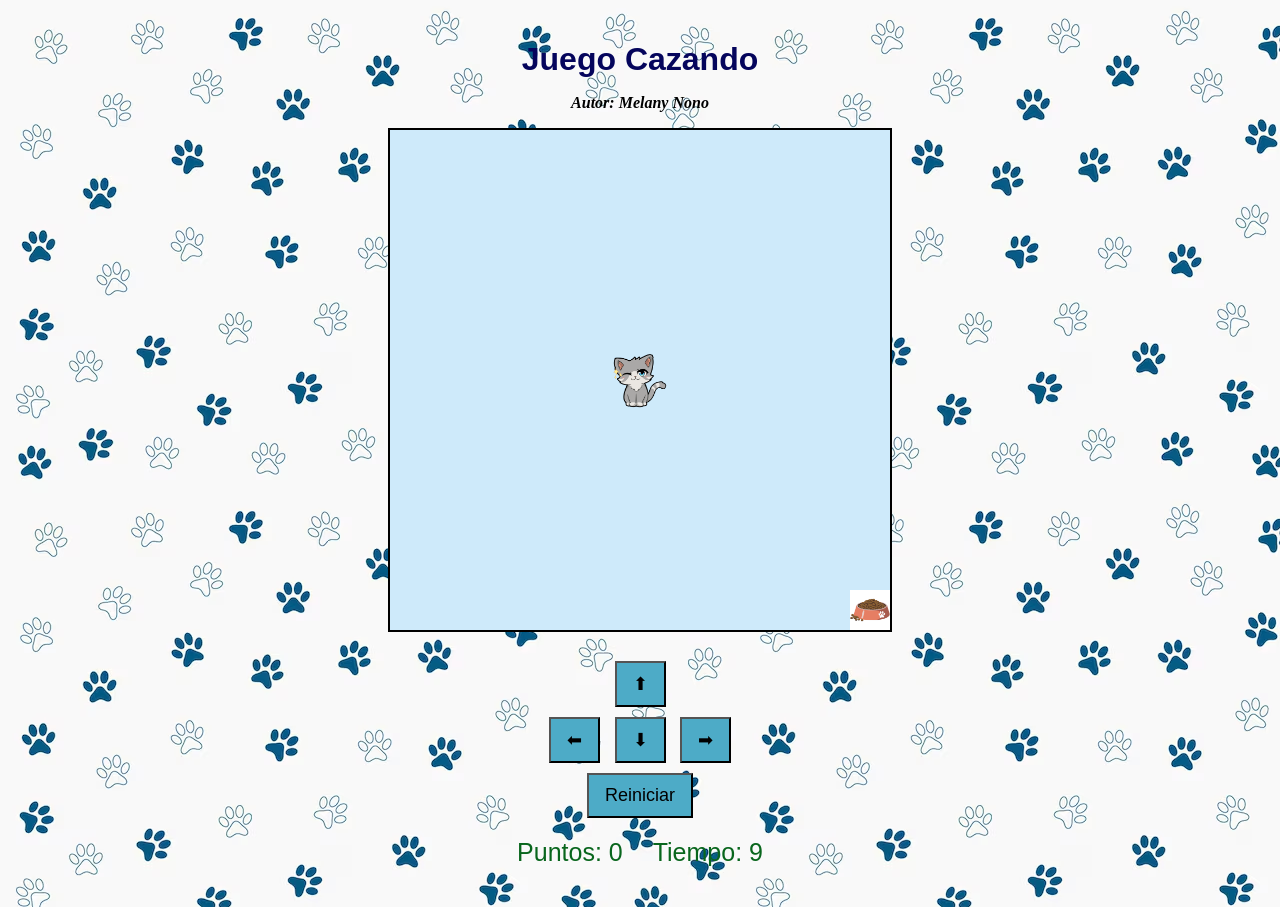
==== index.html @ 979ffef9 "renombre de html principal" ====
<!DOCTYPE html>
<html>
<head>
  <title>Juego Cazando</title>
<link rel="stylesheet" href="cazando.css">
<script src="utilitarios.js"></script>
</head>
<body onload="iniciarJuego();">

  <h1>Juego Cazando</h1>
  <p>Autor: Melany Nono</p>
  <canvas id="areaJuego" width="500" height="500"></canvas>


  <div class="controles">
    <button onclick="moverArriba();">⬆</button>
    <br>
    <button onclick="moverIzquierda();">⬅</button>
    <button onclick="moverAbajo();">⬇</button>
    <button onclick="moverDerecha();" >➡</button>
    <br>
    <button onclick="reiniciarJuego();" >Reiniciar</button>
  </div>


  <div class="panel">
    <span>Puntos: <span id="puntos">0</span></span>
    <span>Tiempo: <span id="tiempo">10</span></span>
  </div>

  <p id="mensaje"></p>

<script src="cazando.js"></script>

</body>
</html>
---- cazando.css ----
body {
  text-align: center;
  font-family: Arial, sans-serif;
  background-image: url(fondo.png);
  margin: 0;
  padding: 20px;
}

h1 {
  margin-bottom: 5px;
  color: rgb(5, 5, 92);
}

.panel {
  margin: 15px 0;
  font-size: 18px;
  display: flex;
  justify-content: center;
  gap: 30px;
}

canvas {
  background: rgb(206, 234, 250);
  border: 2px solid black;
}

.controles {
  margin-top: 20px;
}

button {
  margin: 5px;
  padding: 10px 16px;
  font-size: 18px;
  cursor: pointer;
}

#mensaje {
  font-size: 20px;
  font-weight: bold;
  color: darkred;
  margin-top: 15px;
}
p{
  font-family: 'Times New Roman', Times, serif;
  font-style: oblique;
  font-weight: bold;
}

button{
  background-color: rgb(77, 171, 199);
}

span{
  color: rgb(9, 102, 29);
  font-size: 25px;
}
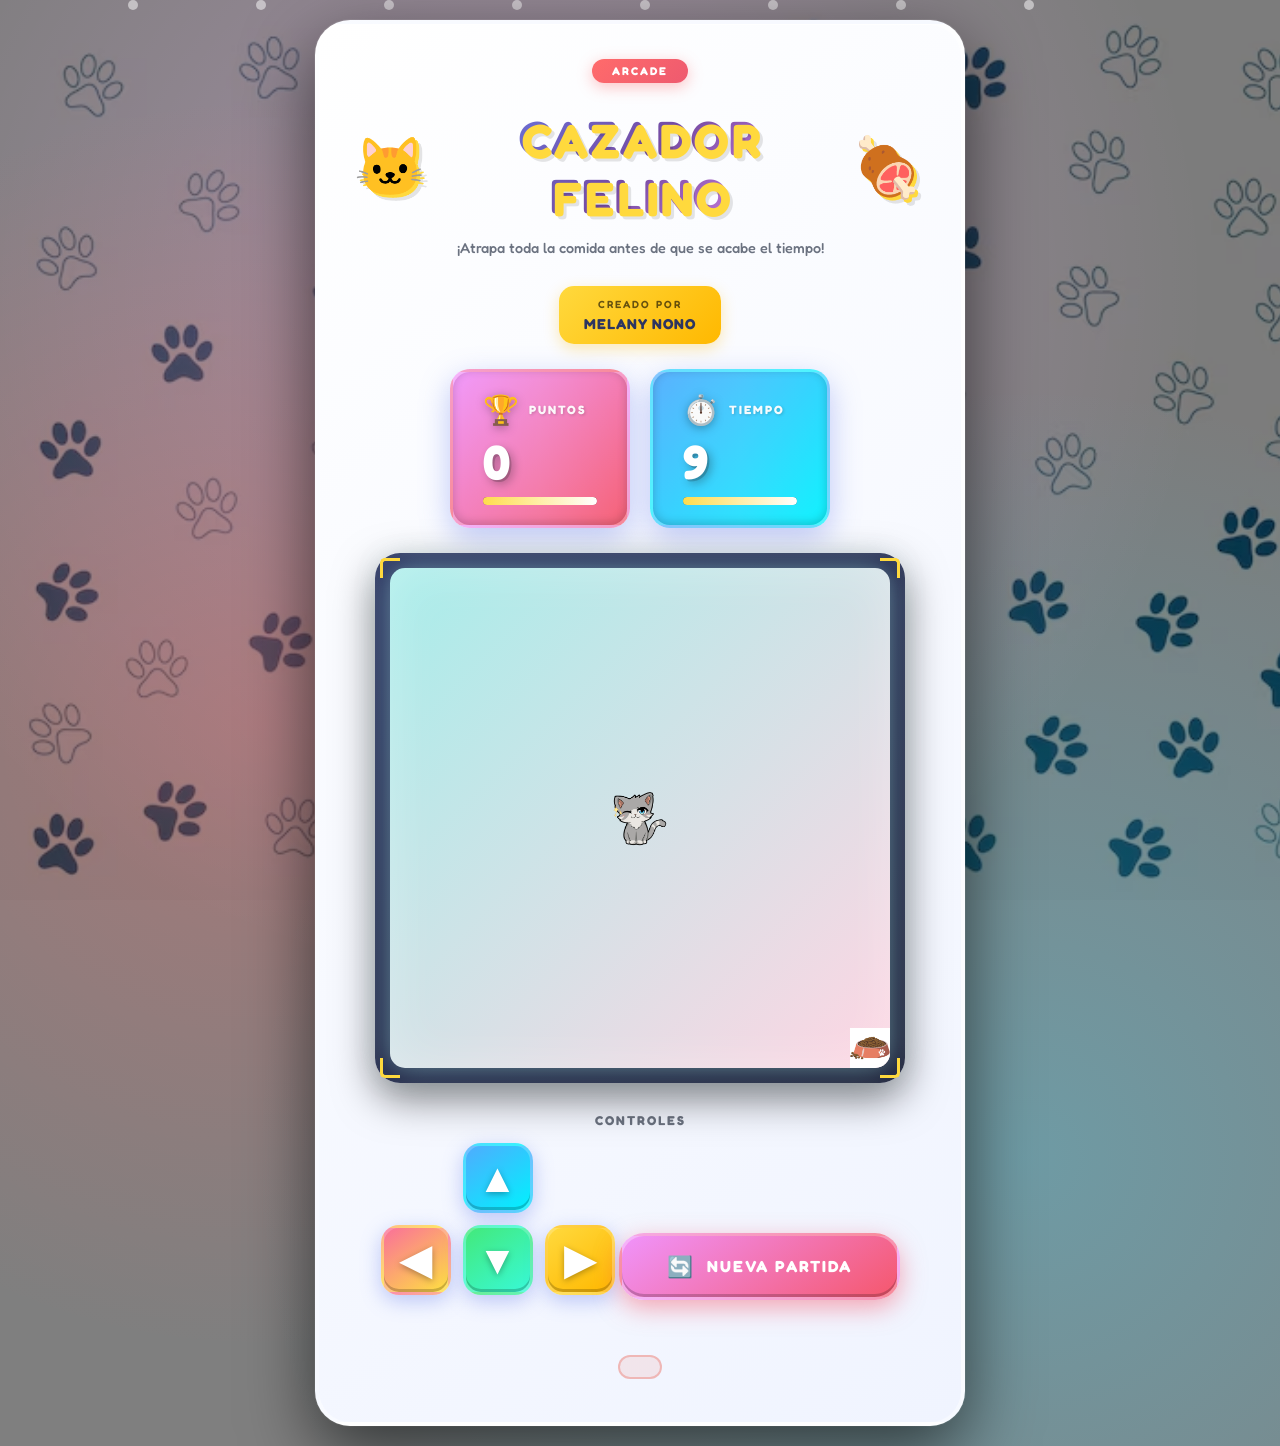
==== commit 73c46900: "mejora de la parte visual del juego" ====
--- a/index.html
+++ b/index.html
@@ -1,36 +1,119 @@
 <!DOCTYPE html>
-<html>
+<html lang="es">
 <head>
-  <title>Juego Cazando</title>
-<link rel="stylesheet" href="cazando.css">
-<script src="utilitarios.js"></script>
+  <meta charset="UTF-8">
+  <meta name="viewport" content="width=device-width, initial-scale=1.0">
+  <title>🎮 Cat Hunter - Juego Cazando</title>
+  <link rel="preconnect" href="https://fonts.googleapis.com">
+  <link rel="preconnect" href="https://fonts.gstatic.com" crossorigin>
+  <link href="https://fonts.googleapis.com/css2?family=Fredoka:wght@400;600;700&family=Press+Start+2P&display=swap" rel="stylesheet">
+  <link rel="stylesheet" href="cazando.css">
+  <script src="utilitarios.js"></script>
 </head>
 <body onload="iniciarJuego();">
 
-  <h1>Juego Cazando</h1>
-  <p>Autor: Melany Nono</p>
-  <canvas id="areaJuego" width="500" height="500"></canvas>
-
-
-  <div class="controles">
-    <button onclick="moverArriba();">⬆</button>
-    <br>
-    <button onclick="moverIzquierda();">⬅</button>
-    <button onclick="moverAbajo();">⬇</button>
-    <button onclick="moverDerecha();" >➡</button>
-    <br>
-    <button onclick="reiniciarJuego();" >Reiniciar</button>
+  <!-- Partículas animadas de fondo -->
+  <div class="particles">
+    <div class="particle"></div>
+    <div class="particle"></div>
+    <div class="particle"></div>
+    <div class="particle"></div>
+    <div class="particle"></div>
+    <div class="particle"></div>
+    <div class="particle"></div>
+    <div class="particle"></div>
   </div>
 
+  <div class="game-container">
+    <!-- Header con diseño gaming -->
+    <div class="header">
+      <div class="title-wrapper">
+        <div class="game-badge">ARCADE</div>
+        <h1>
+          <span class="title-icon">🐱</span>
+          <span class="title-text">CAZADOR FELINO</span>
+          <span class="title-icon">🍖</span>
+        </h1>
+        <div class="subtitle">¡Atrapa toda la comida antes de que se acabe el tiempo!</div>
+      </div>
+      <p class="author">
+        <span class="author-label">CREADO POR</span>
+        <span class="author-name">MELANY NONO</span>
+      </p>
+    </div>
 
-  <div class="panel">
-    <span>Puntos: <span id="puntos">0</span></span>
-    <span>Tiempo: <span id="tiempo">10</span></span>
+    <!-- Panel de estadísticas mejorado -->
+    <div class="stats-container">
+      <div class="panel">
+        <div class="stat-box score-box">
+          <div class="stat-header">
+            <span class="stat-icon">🏆</span>
+            <span class="stat-label">PUNTOS</span>
+          </div>
+          <div class="stat-value" id="puntos">0</div>
+          <div class="stat-progress">
+            <div class="progress-bar"></div>
+          </div>
+        </div>
+        
+        <div class="stat-box time-box">
+          <div class="stat-header">
+            <span class="stat-icon">⏱️</span>
+            <span class="stat-label">TIEMPO</span>
+          </div>
+          <div class="stat-value" id="tiempo">10</div>
+          <div class="time-indicator">
+            <div class="time-bar"></div>
+          </div>
+        </div>
+      </div>
+    </div>
+
+    <!-- Canvas con marco decorativo -->
+    <div class="canvas-wrapper">
+      <div class="canvas-frame">
+        <div class="corner top-left"></div>
+        <div class="corner top-right"></div>
+        <div class="corner bottom-left"></div>
+        <div class="corner bottom-right"></div>
+        <canvas id="areaJuego" width="500" height="500"></canvas>
+      </div>
+    </div>
+
+    <!-- Controles rediseñados -->
+    <div class="controles">
+      <div class="controls-label">CONTROLES</div>
+      <div class="control-grid">
+        <div class="control-row row-1">
+          <button class="btn-direction btn-up" onclick="moverArriba();">
+            <span class="btn-arrow">▲</span>
+          </button>
+        </div>
+        <div class="control-row row-2">
+          <button class="btn-direction btn-left" onclick="moverIzquierda();">
+            <span class="btn-arrow">◀</span>
+          </button>
+          <button class="btn-direction btn-down" onclick="moverAbajo();">
+            <span class="btn-arrow">▼</span>
+          </button>
+          <button class="btn-direction btn-right" onclick="moverDerecha();">
+            <span class="btn-arrow">▶</span>
+          </button>
+        </div>
+      </div>
+      <button class="btn-restart" onclick="reiniciarJuego();">
+        <span class="restart-icon">🔄</span>
+        <span class="restart-text">NUEVA PARTIDA</span>
+      </button>
+    </div>
+
+    <!-- Mensaje de estado -->
+    <div class="message-container">
+      <p id="mensaje"></p>
+    </div>
   </div>
 
-  <p id="mensaje"></p>
-
-<script src="cazando.js"></script>
+  <script src="cazando.js"></script>
 
 </body>
 </html>
--- a/cazando.css
+++ b/cazando.css
@@ -1,57 +1,662 @@
+/* ============================================
+  RESET Y CONFIGURACIÓN BASE
+   ============================================ */
+* {
+  box-sizing: border-box;
+  margin: 0;
+  padding: 0;
+}
+
 body {
+  font-family: 'Fredoka', 'Segoe UI', sans-serif;
+  background: linear-gradient(135deg, #1e3c72 0%, #2a5298 50%, #7e22ce 100%);
+  background-image: url(fondo.png);
+  background-size: cover;
+  background-attachment: fixed;
+  min-height: 100vh;
+  display: flex;
+  justify-content: center;
+  align-items: center;
+  padding: 20px;
+  position: relative;
+  overflow-x: hidden;
+}
+
+body::before {
+  content: '';
+  position: absolute;
+  top: 0;
+  left: 0;
+  right: 0;
+  bottom: 0;
+  background: 
+    radial-gradient(circle at 20% 50%, rgba(255, 107, 107, 0.3) 0%, transparent 50%),
+    radial-gradient(circle at 80% 80%, rgba(72, 219, 251, 0.3) 0%, transparent 50%),
+    radial-gradient(circle at 40% 20%, rgba(253, 185, 255, 0.3) 0%, transparent 50%),
+    rgba(0, 0, 0, 0.5);
+  z-index: 0;
+  animation: gradientShift 15s ease infinite;
+}
+
+@keyframes gradientShift {
+  0%, 100% { opacity: 1; }
+  50% { opacity: 0.8; }
+}
+
+/* ============================================
+  PARTÍCULAS ANIMADAS
+   ============================================ */
+.particles {
+  position: fixed;
+  top: 0;
+  left: 0;
+  width: 100%;
+  height: 100%;
+  overflow: hidden;
+  z-index: 0;
+  pointer-events: none;
+}
+
+.particle {
+  position: absolute;
+  width: 10px;
+  height: 10px;
+  background: rgba(255, 255, 255, 0.5);
+  border-radius: 50%;
+  animation: float 8s infinite ease-in-out;
+}
+
+.particle:nth-child(1) { left: 10%; animation-delay: 0s; animation-duration: 7s; }
+.particle:nth-child(2) { left: 20%; animation-delay: 1s; animation-duration: 9s; }
+.particle:nth-child(3) { left: 30%; animation-delay: 2s; animation-duration: 6s; }
+.particle:nth-child(4) { left: 40%; animation-delay: 0.5s; animation-duration: 8s; }
+.particle:nth-child(5) { left: 50%; animation-delay: 1.5s; animation-duration: 7s; }
+.particle:nth-child(6) { left: 60%; animation-delay: 3s; animation-duration: 10s; }
+.particle:nth-child(7) { left: 70%; animation-delay: 2.5s; animation-duration: 8s; }
+.particle:nth-child(8) { left: 80%; animation-delay: 1s; animation-duration: 9s; }
+
+@keyframes float {
+  0% {
+    transform: translateY(100vh) scale(0);
+    opacity: 0;
+  }
+  10% {
+    opacity: 1;
+  }
+  90% {
+    opacity: 1;
+  }
+  100% {
+    transform: translateY(-100vh) scale(1);
+    opacity: 0;
+  }
+}
+
+/* ============================================
+  CONTENEDOR PRINCIPAL
+   ============================================ */
+.game-container {
+  position: relative;
+  z-index: 1;
+  background: linear-gradient(145deg, #ffffff 0%, #f0f4ff 100%);
+  border-radius: 35px;
+  padding: 35px;
+  box-shadow: 
+    0 25px 70px rgba(0, 0, 0, 0.6),
+    0 0 0 1px rgba(255, 255, 255, 0.1),
+    inset 0 1px 0 rgba(255, 255, 255, 0.9);
+  max-width: 650px;
+  width: 100%;
+  border: 4px solid rgba(255, 255, 255, 0.4);
+}
+
+/* ============================================
+  HEADER Y TÍTULO
+   ============================================ */
+.header {
   text-align: center;
-  font-family: Arial, sans-serif;
-  background-image: url(fondo.png);
-  margin: 0;
-  padding: 20px;
+  margin-bottom: 25px;
+}
+
+.title-wrapper {
+  position: relative;
+  margin-bottom: 15px;
+}
+
+.game-badge {
+  display: inline-block;
+  background: linear-gradient(135deg, #ff6b6b 0%, #ee5a6f 100%);
+  color: white;
+  padding: 5px 20px;
+  border-radius: 20px;
+  font-size: 0.7em;
+  font-weight: 700;
+  letter-spacing: 2px;
+  margin-bottom: 10px;
+  box-shadow: 0 4px 15px rgba(255, 107, 107, 0.4);
+  text-transform: uppercase;
+  animation: badgePulse 2s ease-in-out infinite;
+}
+
+@keyframes badgePulse {
+  0%, 100% { transform: scale(1); }
+  50% { transform: scale(1.05); }
 }
 
 h1 {
-  margin-bottom: 5px;
-  color: rgb(5, 5, 92);
+  font-family: 'Fredoka', sans-serif;
+  font-size: 3em;
+  font-weight: 700;
+  color: #2d3561;
+  margin: 15px 0;
+  text-shadow: 
+    3px 3px 0px #ffd93d,
+    6px 6px 0px rgba(0, 0, 0, 0.1);
+  letter-spacing: 3px;
+  display: flex;
+  align-items: center;
+  justify-content: center;
+  gap: 15px;
+  animation: titleBounce 3s ease-in-out infinite;
+}
+
+@keyframes titleBounce {
+  0%, 100% { transform: translateY(0); }
+  50% { transform: translateY(-5px); }
+}
+
+.title-icon {
+  font-size: 1.2em;
+  animation: iconRotate 3s ease-in-out infinite;
+}
+
+@keyframes iconRotate {
+  0%, 100% { transform: rotate(0deg) scale(1); }
+  25% { transform: rotate(-10deg) scale(1.1); }
+  75% { transform: rotate(10deg) scale(1.1); }
+}
+
+.title-text {
+  background: linear-gradient(135deg, #667eea 0%, #764ba2 50%, #f093fb 100%);
+  -webkit-background-clip: text;
+  -webkit-text-fill-color: transparent;
+  background-clip: text;
+}
+
+.subtitle {
+  font-size: 0.9em;
+  color: #6b7280;
+  font-weight: 500;
+  margin-top: 8px;
+  font-family: 'Fredoka', sans-serif;
+}
+
+.author {
+  display: flex;
+  flex-direction: column;
+  align-items: center;
+  gap: 5px;
+  margin-top: 15px;
+  padding: 12px 25px;
+  background: linear-gradient(135deg, #ffd93d 0%, #ffb800 100%);
+  border-radius: 15px;
+  display: inline-flex;
+  box-shadow: 0 5px 15px rgba(255, 184, 0, 0.3);
+}
+
+.author-label {
+  font-size: 0.65em;
+  font-weight: 600;
+  letter-spacing: 2px;
+  color: rgba(0, 0, 0, 0.6);
+  text-transform: uppercase;
+}
+
+.author-name {
+  font-size: 0.9em;
+  font-weight: 700;
+  color: #2d3561;
+  letter-spacing: 1px;
+  text-transform: uppercase;
+}
+
+/* ============================================
+  PANEL DE ESTADÍSTICAS
+   ============================================ */
+.stats-container {
+  margin-bottom: 25px;
 }
 
 .panel {
-  margin: 15px 0;
-  font-size: 18px;
   display: flex;
   justify-content: center;
-  gap: 30px;
+  gap: 20px;
+  flex-wrap: nowrap;
+  align-items: stretch;
+}
+
+.stat-box {
+  background: linear-gradient(135deg, #667eea 0%, #764ba2 100%);
+  border-radius: 20px;
+  padding: 20px 30px;
+  min-width: 180px;
+  box-shadow: 
+    0 10px 30px rgba(102, 126, 234, 0.4),
+    inset 0 -2px 10px rgba(0, 0, 0, 0.2);
+  position: relative;
+  overflow: hidden;
+  transition: all 0.3s ease;
+  border: 3px solid rgba(255, 255, 255, 0.3);
+}
+
+.stat-box::before {
+  content: '';
+  position: absolute;
+  top: -50%;
+  left: -50%;
+  width: 200%;
+  height: 200%;
+  background: linear-gradient(45deg, transparent, rgba(255, 255, 255, 0.1), transparent);
+  transform: rotate(45deg);
+  animation: shine 3s infinite;
+}
+
+@keyframes shine {
+  0% { transform: translateX(-100%) rotate(45deg); }
+  100% { transform: translateX(100%) rotate(45deg); }
+}
+
+.stat-box:hover {
+  transform: translateY(-5px) scale(1.02);
+  box-shadow: 
+    0 15px 40px rgba(102, 126, 234, 0.5),
+    inset 0 -2px 10px rgba(0, 0, 0, 0.2);
+}
+
+.score-box {
+  background: linear-gradient(135deg, #f093fb 0%, #f5576c 100%);
+}
+
+.time-box {
+  background: linear-gradient(135deg, #4facfe 0%, #00f2fe 100%);
+}
+
+.stat-header {
+  display: flex;
+  align-items: center;
+  gap: 10px;
+  margin-bottom: 10px;
+}
+
+.stat-icon {
+  font-size: 1.8em;
+  filter: drop-shadow(0 2px 5px rgba(0, 0, 0, 0.3));
+}
+
+.stat-label {
+  color: rgba(255, 255, 255, 0.95);
+  font-size: 0.75em;
+  font-weight: 700;
+  text-transform: uppercase;
+  letter-spacing: 2px;
+  text-shadow: 1px 1px 3px rgba(0, 0, 0, 0.2);
+}
+
+.stat-value {
+  color: #fff;
+  font-size: 3em;
+  font-weight: 700;
+  line-height: 1;
+  text-shadow: 
+    2px 2px 0px rgba(0, 0, 0, 0.2),
+    4px 4px 10px rgba(0, 0, 0, 0.3);
+  font-family: 'Fredoka', sans-serif;
+  animation: numberPop 0.5s ease;
+}
+
+@keyframes numberPop {
+  0% { transform: scale(1.3); }
+  100% { transform: scale(1); }
+}
+
+.stat-progress, .time-indicator {
+  margin-top: 12px;
+  height: 8px;
+  background: rgba(0, 0, 0, 0.2);
+  border-radius: 10px;
+  overflow: hidden;
+  box-shadow: inset 0 2px 4px rgba(0, 0, 0, 0.3);
+}
+
+.progress-bar, .time-bar {
+  height: 100%;
+  background: linear-gradient(90deg, #ffd93d 0%, #fff 100%);
+  border-radius: 10px;
+  transition: width 0.3s ease;
+  box-shadow: 0 0 10px rgba(255, 217, 61, 0.6);
+}
+
+/* ============================================
+  CANVAS Y MARCO
+   ============================================ */
+.canvas-wrapper {
+  display: flex;
+  justify-content: center;
+  margin-bottom: 30px;
+  position: relative;
+}
+
+.canvas-frame {
+  position: relative;
+  padding: 15px;
+  background: linear-gradient(145deg, #2d3561 0%, #1e2139 100%);
+  border-radius: 25px;
+  box-shadow: 
+    0 15px 40px rgba(0, 0, 0, 0.5),
+    inset 0 2px 10px rgba(255, 255, 255, 0.1);
+}
+
+.corner {
+  position: absolute;
+  width: 20px;
+  height: 20px;
+  border: 3px solid #ffd93d;
+}
+
+.corner.top-left {
+  top: 5px;
+  left: 5px;
+  border-right: none;
+  border-bottom: none;
+  border-radius: 5px 0 0 0;
+}
+
+.corner.top-right {
+  top: 5px;
+  right: 5px;
+  border-left: none;
+  border-bottom: none;
+  border-radius: 0 5px 0 0;
+}
+
+.corner.bottom-left {
+  bottom: 5px;
+  left: 5px;
+  border-right: none;
+  border-top: none;
+  border-radius: 0 0 0 5px;
+}
+
+.corner.bottom-right {
+  bottom: 5px;
+  right: 5px;
+  border-left: none;
+  border-top: none;
+  border-radius: 0 0 5px 0;
 }
 
 canvas {
-  background: rgb(206, 234, 250);
-  border: 2px solid black;
-}
-
+  background: linear-gradient(135deg, #a8edea 0%, #fed6e3 100%);
+  border-radius: 15px;
+  box-shadow: 
+    0 0 30px rgba(168, 237, 234, 0.5),
+    inset 0 0 50px rgba(255, 255, 255, 0.3);
+  display: block;
+  image-rendering: crisp-edges;
+}
+
+/* ============================================
+  CONTROLES
+   ============================================ */
 .controles {
+  text-align: center;
+  margin-top: 25px;
+}
+
+.controls-label {
+  font-size: 0.8em;
+  font-weight: 700;
+  color: #6b7280;
+  letter-spacing: 2px;
+  text-transform: uppercase;
+  margin-bottom: 15px;
+}
+
+.control-grid {
+  display: inline-block;
+  margin-bottom: 20px;
+}
+
+.control-row {
+  display: flex;
+  justify-content: center;
+  gap: 12px;
+  margin-bottom: 12px;
+}
+
+button {
+  border: none;
+  cursor: pointer;
+  transition: all 0.2s ease;
+  font-weight: 700;
+  user-select: none;
+  position: relative;
+  overflow: hidden;
+}
+
+button::before {
+  content: '';
+  position: absolute;
+  top: 50%;
+  left: 50%;
+  width: 0;
+  height: 0;
+  border-radius: 50%;
+  background: rgba(255, 255, 255, 0.3);
+  transform: translate(-50%, -50%);
+  transition: width 0.3s, height 0.3s;
+}
+
+button:active::before {
+  width: 200px;
+  height: 200px;
+}
+
+button:active {
+  transform: scale(0.92);
+}
+
+.btn-direction {
+  width: 70px;
+  height: 70px;
+  background: linear-gradient(145deg, #667eea 0%, #764ba2 100%);
+  border-radius: 18px;
+  box-shadow: 
+    0 6px 20px rgba(102, 126, 234, 0.4),
+    inset 0 -3px 0 rgba(0, 0, 0, 0.2);
+  color: white;
+  font-size: 1.8em;
+  display: flex;
+  flex-direction: column;
+  align-items: center;
+  justify-content: center;
+  gap: 2px;
+  border: 3px solid rgba(255, 255, 255, 0.2);
+}
+
+.btn-direction:hover {
+  background: linear-gradient(145deg, #764ba2 0%, #667eea 100%);
+  transform: translateY(-3px);
+  box-shadow: 
+    0 10px 30px rgba(102, 126, 234, 0.6),
+    inset 0 -3px 0 rgba(0, 0, 0, 0.2);
+}
+
+.btn-arrow {
+  font-size: 1.4em;
+  filter: drop-shadow(0 2px 3px rgba(0, 0, 0, 0.3));
+}
+
+.btn-key {
+  font-size: 0.4em;
+  opacity: 0.8;
+  font-weight: 600;
+  background: rgba(0, 0, 0, 0.2);
+  padding: 2px 6px;
+  border-radius: 4px;
+  letter-spacing: 1px;
+}
+
+.btn-up { background: linear-gradient(145deg, #4facfe 0%, #00f2fe 100%); }
+.btn-down { background: linear-gradient(145deg, #43e97b 0%, #38f9d7 100%); }
+.btn-left { background: linear-gradient(145deg, #fa709a 0%, #fee140 100%); }
+.btn-right { background: linear-gradient(145deg, #ffd93d 0%, #ffb800 100%); }
+
+.btn-up:hover { background: linear-gradient(145deg, #00f2fe 0%, #4facfe 100%); }
+.btn-down:hover { background: linear-gradient(145deg, #38f9d7 0%, #43e97b 100%); }
+.btn-left:hover { background: linear-gradient(145deg, #fee140 0%, #fa709a 100%); }
+.btn-right:hover { background: linear-gradient(145deg, #ffb800 0%, #ffd93d 100%); }
+
+.btn-restart {
+  background: linear-gradient(145deg, #f093fb 0%, #f5576c 100%);
+  color: white;
+  padding: 18px 45px;
+  font-size: 1em;
+  border-radius: 25px;
+  box-shadow: 
+    0 8px 25px rgba(245, 87, 108, 0.5),
+    inset 0 -3px 0 rgba(0, 0, 0, 0.2);
+  display: inline-flex;
+  align-items: center;
+  gap: 12px;
+  letter-spacing: 2px;
+  text-transform: uppercase;
+  border: 3px solid rgba(255, 255, 255, 0.3);
+  font-family: 'Fredoka', sans-serif;
+}
+
+.btn-restart:hover {
+  background: linear-gradient(145deg, #f5576c 0%, #f093fb 100%);
+  transform: translateY(-3px);
+  box-shadow: 
+    0 12px 35px rgba(245, 87, 108, 0.7),
+    inset 0 -3px 0 rgba(0, 0, 0, 0.2);
+}
+
+.restart-icon {
+  font-size: 1.3em;
+  animation: rotateRestart 2s linear infinite;
+}
+
+@keyframes rotateRestart {
+  0% { transform: rotate(0deg); }
+  100% { transform: rotate(360deg); }
+}
+
+.restart-text {
+  font-weight: 700;
+}
+
+/* ============================================
+  MENSAJE
+   ============================================ */
+.message-container {
+  min-height: 40px;
+  display: flex;
+  align-items: center;
+  justify-content: center;
   margin-top: 20px;
 }
 
-button {
-  margin: 5px;
-  padding: 10px 16px;
-  font-size: 18px;
-  cursor: pointer;
-}
-
 #mensaje {
-  font-size: 20px;
-  font-weight: bold;
-  color: darkred;
-  margin-top: 15px;
-}
-p{
-  font-family: 'Times New Roman', Times, serif;
-  font-style: oblique;
-  font-weight: bold;
-}
-
-button{
-  background-color: rgb(77, 171, 199);
-}
-
-span{
-  color: rgb(9, 102, 29);
-  font-size: 25px;
-}+  font-size: 1.4em;
+  font-weight: 700;
+  color: #e74c3c;
+  text-align: center;
+  text-shadow: 2px 2px 4px rgba(0, 0, 0, 0.2);
+  padding: 10px 20px;
+  background: rgba(231, 76, 60, 0.1);
+  border-radius: 15px;
+  border: 2px solid rgba(231, 76, 60, 0.3);
+  animation: messageSlide 0.5s ease;
+  font-family: 'Fredoka', sans-serif;
+}
+
+@keyframes messageSlide {
+  0% {
+    opacity: 0;
+    transform: translateY(-20px);
+  }
+  100% {
+    opacity: 1;
+    transform: translateY(0);
+  }
+}
+
+/* ============================================
+   RESPONSIVE
+   ============================================ */
+@media (max-width: 600px) {
+  .game-container {
+    padding: 20px;
+  }
+  
+  h1 {
+    font-size: 2em;
+    flex-direction: column;
+    gap: 5px;
+  }
+  
+  .title-icon {
+    font-size: 1em;
+  }
+  
+  .subtitle {
+    font-size: 0.75em;
+  }
+  
+  .stat-box {
+    min-width: 140px;
+    padding: 15px 20px;
+  }
+  
+  .stat-value {
+    font-size: 2.2em;
+  }
+  
+  .canvas-frame {
+    padding: 10px;
+  }
+  
+  canvas {
+    max-width: 100%;
+    height: auto;
+  }
+  
+  .btn-direction {
+    width: 60px;
+    height: 60px;
+    font-size: 1.5em;
+  }
+  
+  .btn-restart {
+    padding: 15px 35px;
+    font-size: 0.9em;
+  }
+}
+
+@media (max-width: 400px) {
+  h1 {
+    font-size: 1.6em;
+  }
+  
+  .btn-direction {
+    width: 50px;
+    height: 50px;
+    font-size: 1.3em;
+  }
+  
+  .control-row {
+    gap: 8px;
+  }
+}
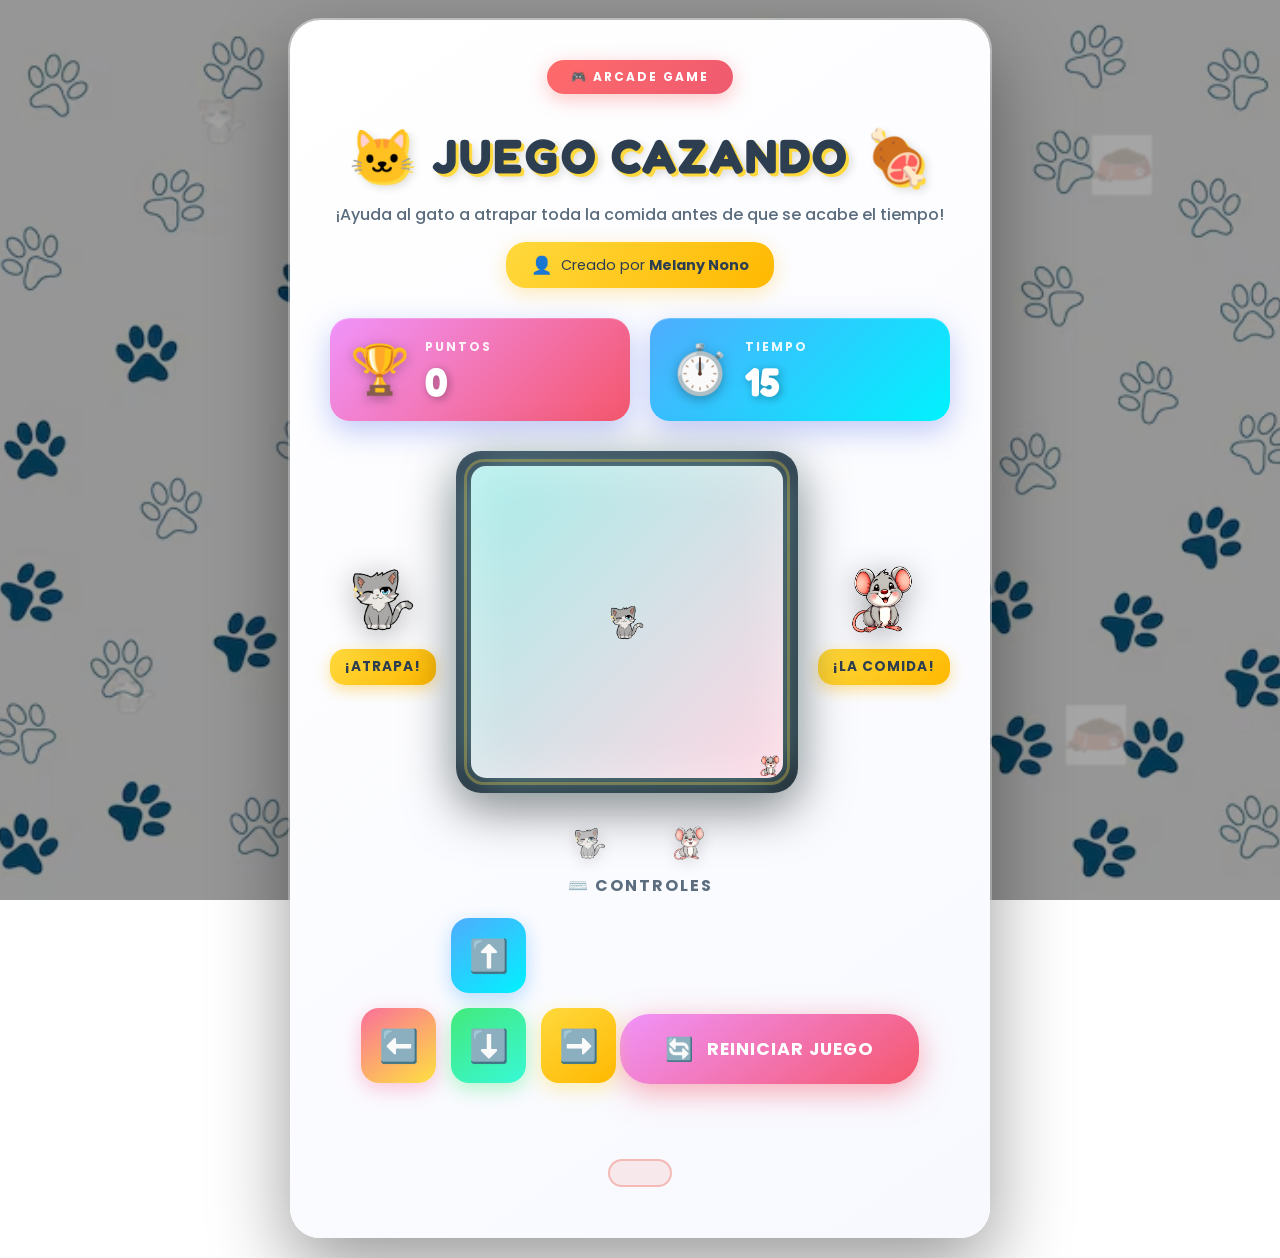
==== commit 05ae36a5: "Agrega imágenes decorativas a la interfaz del juego" ====
--- a/index.html
+++ b/index.html
@@ -3,117 +3,126 @@
 <head>
   <meta charset="UTF-8">
   <meta name="viewport" content="width=device-width, initial-scale=1.0">
-  <title>🎮 Cat Hunter - Juego Cazando</title>
+  <title>🎮 Juego Cazando - Atrapa la Comida</title>
+  <!-- Google Fonts para tipografía moderna -->
   <link rel="preconnect" href="https://fonts.googleapis.com">
   <link rel="preconnect" href="https://fonts.gstatic.com" crossorigin>
-  <link href="https://fonts.googleapis.com/css2?family=Fredoka:wght@400;600;700&family=Press+Start+2P&display=swap" rel="stylesheet">
+  <link href="https://fonts.googleapis.com/css2?family=Poppins:wght@400;600;700;800&family=Fredoka:wght@500;600;700&display=swap" rel="stylesheet">
   <link rel="stylesheet" href="cazando.css">
   <script src="utilitarios.js"></script>
 </head>
 <body onload="iniciarJuego();">
 
-  <!-- Partículas animadas de fondo -->
-  <div class="particles">
-    <div class="particle"></div>
-    <div class="particle"></div>
-    <div class="particle"></div>
-    <div class="particle"></div>
-    <div class="particle"></div>
-    <div class="particle"></div>
-    <div class="particle"></div>
-    <div class="particle"></div>
+  <!-- Decoraciones flotantes -->
+  <div class="decorations">
+    <img src="gato.png" class="decoration-img decoration-cat-top" alt="Decoración gato">
+    <img src="comida.png" class="decoration-img decoration-food-top" alt="Decoración comida">
+    <img src="gato.png" class="decoration-img decoration-cat-bottom" alt="Decoración gato">
+    <img src="comida.png" class="decoration-img decoration-food-bottom" alt="Decoración comida">
   </div>
 
-  <div class="game-container">
-    <!-- Header con diseño gaming -->
-    <div class="header">
-      <div class="title-wrapper">
-        <div class="game-badge">ARCADE</div>
-        <h1>
-          <span class="title-icon">🐱</span>
-          <span class="title-text">CAZADOR FELINO</span>
-          <span class="title-icon">🍖</span>
-        </h1>
-        <div class="subtitle">¡Atrapa toda la comida antes de que se acabe el tiempo!</div>
+  <!-- Contenedor principal centrado -->
+  <div class="main-container">
+    
+    <!-- Encabezado del juego -->
+    <header class="game-header">
+      <div class="header-badge">🎮 ARCADE GAME</div>
+      <h1 class="game-title">
+        <span class="title-emoji">🐱</span>
+        JUEGO CAZANDO
+        <span class="title-emoji">🍖</span>
+      </h1>
+      <p class="game-subtitle">¡Ayuda al gato a atrapar toda la comida antes de que se acabe el tiempo!</p>
+      <div class="author-badge">
+        <span class="author-icon">👤</span>
+        <span class="author-text">Creado por <strong>Melany Nono</strong></span>
       </div>
-      <p class="author">
-        <span class="author-label">CREADO POR</span>
-        <span class="author-name">MELANY NONO</span>
-      </p>
-    </div>
+    </header>
 
-    <!-- Panel de estadísticas mejorado -->
-    <div class="stats-container">
-      <div class="panel">
-        <div class="stat-box score-box">
-          <div class="stat-header">
-            <span class="stat-icon">🏆</span>
-            <span class="stat-label">PUNTOS</span>
-          </div>
-          <div class="stat-value" id="puntos">0</div>
-          <div class="stat-progress">
-            <div class="progress-bar"></div>
-          </div>
+    <!-- Panel de estadísticas -->
+    <div class="stats-panel">
+      <div class="stat-card stat-score">
+        <div class="stat-icon-wrapper">
+          <span class="stat-emoji">🏆</span>
         </div>
-        
-        <div class="stat-box time-box">
-          <div class="stat-header">
-            <span class="stat-icon">⏱️</span>
-            <span class="stat-label">TIEMPO</span>
-          </div>
-          <div class="stat-value" id="tiempo">10</div>
-          <div class="time-indicator">
-            <div class="time-bar"></div>
-          </div>
+        <div class="stat-info">
+          <span class="stat-label">PUNTOS</span>
+          <span class="stat-number" id="puntos">0</span>
+        </div>
+      </div>
+
+      <div class="stat-card stat-time">
+        <div class="stat-icon-wrapper">
+          <span class="stat-emoji">⏱️</span>
+        </div>
+        <div class="stat-info">
+          <span class="stat-label">TIEMPO</span>
+          <span class="stat-number" id="tiempo">15</span>
         </div>
       </div>
     </div>
 
-    <!-- Canvas con marco decorativo -->
-    <div class="canvas-wrapper">
-      <div class="canvas-frame">
-        <div class="corner top-left"></div>
-        <div class="corner top-right"></div>
-        <div class="corner bottom-left"></div>
-        <div class="corner bottom-right"></div>
+    <!-- Área del juego (Canvas) -->
+    <div class="game-area">
+      <!-- Decoración lateral izquierda -->
+      <div class="side-decoration side-left">
+        <img src="gato.png" class="side-img" alt="Gato">
+        <div class="side-label">¡ATRAPA!</div>
+      </div>
+
+      <div class="canvas-container">
         <canvas id="areaJuego" width="500" height="500"></canvas>
+        <div class="canvas-border"></div>
+      </div>
+
+      <!-- Decoración lateral derecha -->
+      <div class="side-decoration side-right">
+        <img src="raton.png" class="side-img" alt="Comida">
+        <div class="side-label">¡LA COMIDA!</div>
       </div>
     </div>
 
-    <!-- Controles rediseñados -->
-    <div class="controles">
-      <div class="controls-label">CONTROLES</div>
-      <div class="control-grid">
-        <div class="control-row row-1">
-          <button class="btn-direction btn-up" onclick="moverArriba();">
-            <span class="btn-arrow">▲</span>
+    <!-- Panel de controles -->
+    <div class="controls-panel">
+      <!-- Decoración de mini imágenes sobre controles -->
+      <div class="mini-decorations">
+        <img src="gato.png" class="mini-deco" alt="mini gato">
+        <img src="raton.png" class="mini-deco" alt="mini comida">
+      </div>
+      <h3 class="controls-title">⌨️ CONTROLES</h3>
+      <div class="controls-grid">
+        <div class="control-row">
+          <button class="control-btn btn-up" onclick="moverArriba();" aria-label="Mover arriba">
+            ⬆️
           </button>
         </div>
-        <div class="control-row row-2">
-          <button class="btn-direction btn-left" onclick="moverIzquierda();">
-            <span class="btn-arrow">◀</span>
+        <div class="control-row">
+          <button class="control-btn btn-left" onclick="moverIzquierda();" aria-label="Mover izquierda">
+            ⬅️
           </button>
-          <button class="btn-direction btn-down" onclick="moverAbajo();">
-            <span class="btn-arrow">▼</span>
+          <button class="control-btn btn-down" onclick="moverAbajo();" aria-label="Mover abajo">
+            ⬇️
           </button>
-          <button class="btn-direction btn-right" onclick="moverDerecha();">
-            <span class="btn-arrow">▶</span>
+          <button class="control-btn btn-right" onclick="moverDerecha();" aria-label="Mover derecha">
+            ➡️
           </button>
         </div>
       </div>
-      <button class="btn-restart" onclick="reiniciarJuego();">
-        <span class="restart-icon">🔄</span>
-        <span class="restart-text">NUEVA PARTIDA</span>
+      
+      <button class="restart-btn" onclick="reiniciarJuego();">
+        <span class="btn-icon">🔄</span>
+        <span class="btn-text">REINICIAR JUEGO</span>
       </button>
     </div>
 
     <!-- Mensaje de estado -->
-    <div class="message-container">
-      <p id="mensaje"></p>
+    <div class="message-area">
+      <p id="mensaje" class="game-message"></p>
     </div>
+
   </div>
 
   <script src="cazando.js"></script>
 
 </body>
-</html>+</html>
--- a/cazando.css
+++ b/cazando.css
@@ -1,662 +1,776 @@
-/* ============================================
-  RESET Y CONFIGURACIÓN BASE
-   ============================================ */
+/* =====================================================
+   ESTILOS GENERALES Y RESET
+   ===================================================== */
 * {
-  box-sizing: border-box;
   margin: 0;
   padding: 0;
+  box-sizing: border-box;
 }
 
 body {
-  font-family: 'Fredoka', 'Segoe UI', sans-serif;
-  background: linear-gradient(135deg, #1e3c72 0%, #2a5298 50%, #7e22ce 100%);
+  font-family: 'Poppins', 'Segoe UI', Tahoma, sans-serif;
+  min-height: 100vh;
+  display: flex;
+  justify-content: center;
+  align-items: center;
+  padding: 20px;
+  background: linear-gradient(135deg, #667eea 0%, #764ba2 100%);
   background-image: url(fondo.png);
   background-size: cover;
+  background-position: center;
   background-attachment: fixed;
-  min-height: 100vh;
-  display: flex;
-  justify-content: center;
-  align-items: center;
-  padding: 20px;
   position: relative;
   overflow-x: hidden;
 }
 
+/* Overlay oscuro sobre el fondo para mejor contraste */
 body::before {
   content: '';
-  position: absolute;
-  top: 0;
-  left: 0;
-  right: 0;
-  bottom: 0;
-  background: 
-    radial-gradient(circle at 20% 50%, rgba(255, 107, 107, 0.3) 0%, transparent 50%),
-    radial-gradient(circle at 80% 80%, rgba(72, 219, 251, 0.3) 0%, transparent 50%),
-    radial-gradient(circle at 40% 20%, rgba(253, 185, 255, 0.3) 0%, transparent 50%),
-    rgba(0, 0, 0, 0.5);
-  z-index: 0;
-  animation: gradientShift 15s ease infinite;
-}
-
-@keyframes gradientShift {
-  0%, 100% { opacity: 1; }
-  50% { opacity: 0.8; }
-}
-
-/* ============================================
-  PARTÍCULAS ANIMADAS
-   ============================================ */
-.particles {
   position: fixed;
   top: 0;
   left: 0;
   width: 100%;
   height: 100%;
-  overflow: hidden;
+  background: rgba(0, 0, 0, 0.4);
   z-index: 0;
+}
+
+/* =====================================================
+   DECORACIONES FLOTANTES DE FONDO
+   ===================================================== */
+.decorations {
+  position: fixed;
+  top: 0;
+  left: 0;
+  width: 100%;
+  height: 100%;
   pointer-events: none;
-}
-
-.particle {
+  z-index: 0;
+}
+
+.decoration-img {
   position: absolute;
-  width: 10px;
-  height: 10px;
-  background: rgba(255, 255, 255, 0.5);
-  border-radius: 50%;
-  animation: float 8s infinite ease-in-out;
-}
-
-.particle:nth-child(1) { left: 10%; animation-delay: 0s; animation-duration: 7s; }
-.particle:nth-child(2) { left: 20%; animation-delay: 1s; animation-duration: 9s; }
-.particle:nth-child(3) { left: 30%; animation-delay: 2s; animation-duration: 6s; }
-.particle:nth-child(4) { left: 40%; animation-delay: 0.5s; animation-duration: 8s; }
-.particle:nth-child(5) { left: 50%; animation-delay: 1.5s; animation-duration: 7s; }
-.particle:nth-child(6) { left: 60%; animation-delay: 3s; animation-duration: 10s; }
-.particle:nth-child(7) { left: 70%; animation-delay: 2.5s; animation-duration: 8s; }
-.particle:nth-child(8) { left: 80%; animation-delay: 1s; animation-duration: 9s; }
-
-@keyframes float {
-  0% {
-    transform: translateY(100vh) scale(0);
-    opacity: 0;
-  }
-  10% {
-    opacity: 1;
-  }
-  90% {
-    opacity: 1;
-  }
-  100% {
-    transform: translateY(-100vh) scale(1);
-    opacity: 0;
-  }
-}
-
-/* ============================================
-  CONTENEDOR PRINCIPAL
-   ============================================ */
-.game-container {
+  width: 60px;
+  height: 60px;
+  opacity: 0.15;
+  filter: blur(1px);
+}
+
+.decoration-cat-top {
+  top: 10%;
+  left: 15%;
+  animation: floatDiagonal 15s ease-in-out infinite;
+}
+
+.decoration-food-top {
+  top: 15%;
+  right: 10%;
+  animation: floatDiagonal 12s ease-in-out infinite reverse;
+}
+
+.decoration-cat-bottom {
+  bottom: 20%;
+  left: 8%;
+  animation: floatDiagonal 18s ease-in-out infinite;
+  animation-delay: 2s;
+}
+
+.decoration-food-bottom {
+  bottom: 15%;
+  right: 12%;
+  animation: floatDiagonal 14s ease-in-out infinite reverse;
+  animation-delay: 1s;
+}
+
+@keyframes floatDiagonal {
+  0%, 100% {
+    transform: translate(0, 0) rotate(0deg);
+  }
+  25% {
+    transform: translate(20px, -20px) rotate(90deg);
+  }
+  50% {
+    transform: translate(0, -40px) rotate(180deg);
+  }
+  75% {
+    transform: translate(-20px, -20px) rotate(270deg);
+  }
+}
+
+/* =====================================================
+   CONTENEDOR PRINCIPAL
+   ===================================================== */
+.main-container {
   position: relative;
   z-index: 1;
-  background: linear-gradient(145deg, #ffffff 0%, #f0f4ff 100%);
-  border-radius: 35px;
-  padding: 35px;
+  max-width: 700px;
+  width: 100%;
+  background: linear-gradient(145deg, #ffffff 0%, #f8f9ff 100%);
+  border-radius: 30px;
+  padding: 40px;
   box-shadow: 
-    0 25px 70px rgba(0, 0, 0, 0.6),
-    0 0 0 1px rgba(255, 255, 255, 0.1),
-    inset 0 1px 0 rgba(255, 255, 255, 0.9);
-  max-width: 650px;
-  width: 100%;
-  border: 4px solid rgba(255, 255, 255, 0.4);
-}
-
-/* ============================================
-  HEADER Y TÍTULO
-   ============================================ */
-.header {
+    0 30px 80px rgba(0, 0, 0, 0.4),
+    0 0 0 2px rgba(255, 255, 255, 0.5);
+  animation: fadeIn 0.5s ease-in-out;
+}
+
+@keyframes fadeIn {
+  from {
+    opacity: 0;
+    transform: translateY(30px);
+  }
+  to {
+    opacity: 1;
+    transform: translateY(0);
+  }
+}
+
+/* =====================================================
+   ENCABEZADO DEL JUEGO
+   ===================================================== */
+.game-header {
   text-align: center;
-  margin-bottom: 25px;
-}
-
-.title-wrapper {
-  position: relative;
-  margin-bottom: 15px;
-}
-
-.game-badge {
+  margin-bottom: 30px;
+}
+
+.header-badge {
   display: inline-block;
   background: linear-gradient(135deg, #ff6b6b 0%, #ee5a6f 100%);
   color: white;
-  padding: 5px 20px;
-  border-radius: 20px;
-  font-size: 0.7em;
+  padding: 8px 24px;
+  border-radius: 25px;
+  font-size: 0.75em;
   font-weight: 700;
   letter-spacing: 2px;
-  margin-bottom: 10px;
-  box-shadow: 0 4px 15px rgba(255, 107, 107, 0.4);
+  box-shadow: 0 5px 20px rgba(255, 107, 107, 0.4);
+  margin-bottom: 15px;
   text-transform: uppercase;
-  animation: badgePulse 2s ease-in-out infinite;
-}
-
-@keyframes badgePulse {
-  0%, 100% { transform: scale(1); }
-  50% { transform: scale(1.05); }
-}
-
-h1 {
+}
+
+.game-title {
   font-family: 'Fredoka', sans-serif;
   font-size: 3em;
   font-weight: 700;
-  color: #2d3561;
+  color: #2c3e50;
   margin: 15px 0;
   text-shadow: 
     3px 3px 0px #ffd93d,
-    6px 6px 0px rgba(0, 0, 0, 0.1);
-  letter-spacing: 3px;
+    5px 5px 10px rgba(0, 0, 0, 0.15);
+  letter-spacing: 2px;
   display: flex;
   align-items: center;
   justify-content: center;
   gap: 15px;
-  animation: titleBounce 3s ease-in-out infinite;
-}
-
-@keyframes titleBounce {
-  0%, 100% { transform: translateY(0); }
-  50% { transform: translateY(-5px); }
-}
-
-.title-icon {
+  line-height: 1.2;
+}
+
+.title-emoji {
+  font-size: 1.1em;
+  animation: bounce 2s ease-in-out infinite;
+}
+
+@keyframes bounce {
+  0%, 100% {
+    transform: translateY(0);
+  }
+  50% {
+    transform: translateY(-10px);
+  }
+}
+
+.game-subtitle {
+  font-size: 1em;
+  color: #5a6c7d;
+  margin-top: 10px;
+  font-weight: 500;
+}
+
+.author-badge {
+  display: inline-flex;
+  align-items: center;
+  gap: 8px;
+  background: linear-gradient(135deg, #ffd93d 0%, #ffb800 100%);
+  padding: 10px 25px;
+  border-radius: 20px;
+  margin-top: 15px;
+  box-shadow: 0 5px 20px rgba(255, 184, 0, 0.3);
+  color: #2c3e50;
+  font-size: 0.9em;
+}
+
+.author-icon {
   font-size: 1.2em;
-  animation: iconRotate 3s ease-in-out infinite;
-}
-
-@keyframes iconRotate {
-  0%, 100% { transform: rotate(0deg) scale(1); }
-  25% { transform: rotate(-10deg) scale(1.1); }
-  75% { transform: rotate(10deg) scale(1.1); }
-}
-
-.title-text {
-  background: linear-gradient(135deg, #667eea 0%, #764ba2 50%, #f093fb 100%);
-  -webkit-background-clip: text;
-  -webkit-text-fill-color: transparent;
-  background-clip: text;
-}
-
-.subtitle {
-  font-size: 0.9em;
-  color: #6b7280;
-  font-weight: 500;
-  margin-top: 8px;
-  font-family: 'Fredoka', sans-serif;
-}
-
-.author {
-  display: flex;
-  flex-direction: column;
-  align-items: center;
-  gap: 5px;
-  margin-top: 15px;
-  padding: 12px 25px;
-  background: linear-gradient(135deg, #ffd93d 0%, #ffb800 100%);
-  border-radius: 15px;
-  display: inline-flex;
-  box-shadow: 0 5px 15px rgba(255, 184, 0, 0.3);
-}
-
-.author-label {
-  font-size: 0.65em;
-  font-weight: 600;
-  letter-spacing: 2px;
-  color: rgba(0, 0, 0, 0.6);
-  text-transform: uppercase;
-}
-
-.author-name {
-  font-size: 0.9em;
-  font-weight: 700;
-  color: #2d3561;
-  letter-spacing: 1px;
-  text-transform: uppercase;
-}
-
-/* ============================================
-  PANEL DE ESTADÍSTICAS
-   ============================================ */
-.stats-container {
-  margin-bottom: 25px;
-}
-
-.panel {
+}
+
+.author-text strong {
+  font-weight: 700;
+}
+
+/* =====================================================
+   PANEL DE ESTADÍSTICAS
+   ===================================================== */
+.stats-panel {
   display: flex;
   justify-content: center;
   gap: 20px;
-  flex-wrap: nowrap;
-  align-items: stretch;
-}
-
-.stat-box {
+  margin-bottom: 30px;
+  flex-wrap: wrap;
+}
+
+.stat-card {
+  flex: 1;
+  min-width: 200px;
   background: linear-gradient(135deg, #667eea 0%, #764ba2 100%);
   border-radius: 20px;
-  padding: 20px 30px;
-  min-width: 180px;
+  padding: 20px;
+  display: flex;
+  align-items: center;
+  gap: 15px;
   box-shadow: 
     0 10px 30px rgba(102, 126, 234, 0.4),
-    inset 0 -2px 10px rgba(0, 0, 0, 0.2);
-  position: relative;
-  overflow: hidden;
-  transition: all 0.3s ease;
-  border: 3px solid rgba(255, 255, 255, 0.3);
-}
-
-.stat-box::before {
-  content: '';
-  position: absolute;
-  top: -50%;
-  left: -50%;
-  width: 200%;
-  height: 200%;
-  background: linear-gradient(45deg, transparent, rgba(255, 255, 255, 0.1), transparent);
-  transform: rotate(45deg);
-  animation: shine 3s infinite;
-}
-
-@keyframes shine {
-  0% { transform: translateX(-100%) rotate(45deg); }
-  100% { transform: translateX(100%) rotate(45deg); }
-}
-
-.stat-box:hover {
-  transform: translateY(-5px) scale(1.02);
+    inset 0 1px 0 rgba(255, 255, 255, 0.2);
+  transition: transform 0.3s ease, box-shadow 0.3s ease;
+}
+
+.stat-card:hover {
+  transform: translateY(-5px);
   box-shadow: 
     0 15px 40px rgba(102, 126, 234, 0.5),
-    inset 0 -2px 10px rgba(0, 0, 0, 0.2);
-}
-
-.score-box {
+    inset 0 1px 0 rgba(255, 255, 255, 0.2);
+}
+
+.stat-score {
   background: linear-gradient(135deg, #f093fb 0%, #f5576c 100%);
 }
 
-.time-box {
+.stat-time {
   background: linear-gradient(135deg, #4facfe 0%, #00f2fe 100%);
 }
 
-.stat-header {
-  display: flex;
-  align-items: center;
-  gap: 10px;
-  margin-bottom: 10px;
-}
-
-.stat-icon {
-  font-size: 1.8em;
-  filter: drop-shadow(0 2px 5px rgba(0, 0, 0, 0.3));
+.stat-icon-wrapper {
+  font-size: 3em;
+  line-height: 1;
+  filter: drop-shadow(0 3px 6px rgba(0, 0, 0, 0.3));
+}
+
+.stat-info {
+  display: flex;
+  flex-direction: column;
+  gap: 5px;
 }
 
 .stat-label {
-  color: rgba(255, 255, 255, 0.95);
   font-size: 0.75em;
   font-weight: 700;
+  color: rgba(255, 255, 255, 0.9);
+  letter-spacing: 2px;
   text-transform: uppercase;
-  letter-spacing: 2px;
-  text-shadow: 1px 1px 3px rgba(0, 0, 0, 0.2);
-}
-
-.stat-value {
-  color: #fff;
-  font-size: 3em;
-  font-weight: 700;
+}
+
+.stat-number {
+  font-size: 2.5em;
+  font-weight: 700;
+  color: white;
   line-height: 1;
-  text-shadow: 
-    2px 2px 0px rgba(0, 0, 0, 0.2),
-    4px 4px 10px rgba(0, 0, 0, 0.3);
+  text-shadow: 2px 2px 8px rgba(0, 0, 0, 0.3);
   font-family: 'Fredoka', sans-serif;
-  animation: numberPop 0.5s ease;
-}
-
-@keyframes numberPop {
-  0% { transform: scale(1.3); }
-  100% { transform: scale(1); }
-}
-
-.stat-progress, .time-indicator {
-  margin-top: 12px;
-  height: 8px;
-  background: rgba(0, 0, 0, 0.2);
-  border-radius: 10px;
-  overflow: hidden;
-  box-shadow: inset 0 2px 4px rgba(0, 0, 0, 0.3);
-}
-
-.progress-bar, .time-bar {
-  height: 100%;
-  background: linear-gradient(90deg, #ffd93d 0%, #fff 100%);
-  border-radius: 10px;
-  transition: width 0.3s ease;
-  box-shadow: 0 0 10px rgba(255, 217, 61, 0.6);
-}
-
-/* ============================================
-  CANVAS Y MARCO
-   ============================================ */
-.canvas-wrapper {
+}
+
+/* =====================================================
+   ÁREA DEL JUEGO (CANVAS)
+   ===================================================== */
+.game-area {
   display: flex;
   justify-content: center;
+  align-items: center;
+  gap: 20px;
   margin-bottom: 30px;
   position: relative;
 }
 
-.canvas-frame {
+/* Decoraciones laterales del canvas */
+.side-decoration {
+  display: flex;
+  flex-direction: column;
+  align-items: center;
+  gap: 10px;
+  animation: floatUpDown 3s ease-in-out infinite;
+}
+
+.side-decoration.side-left {
+  animation-delay: 0s;
+}
+
+.side-decoration.side-right {
+  animation-delay: 1.5s;
+}
+
+.side-img {
+  width: 80px;
+  height: 80px;
+  filter: drop-shadow(0 5px 15px rgba(0, 0, 0, 0.3));
+  transition: transform 0.3s ease;
+}
+
+.side-img:hover {
+  transform: scale(1.15) rotate(5deg);
+}
+
+.side-label {
+  background: linear-gradient(135deg, #ffd93d 0%, #ffb800 100%);
+  color: #2c3e50;
+  padding: 8px 15px;
+  border-radius: 15px;
+  font-size: 0.85em;
+  font-weight: 700;
+  text-transform: uppercase;
+  letter-spacing: 1px;
+  box-shadow: 0 5px 15px rgba(255, 184, 0, 0.4);
+  white-space: nowrap;
+}
+
+@keyframes floatUpDown {
+  0%, 100% {
+    transform: translateY(0);
+  }
+  50% {
+    transform: translateY(-15px);
+  }
+}
+
+.canvas-container {
   position: relative;
   padding: 15px;
-  background: linear-gradient(145deg, #2d3561 0%, #1e2139 100%);
+  background: linear-gradient(145deg, #2c3e50 0%, #1a252f 100%);
   border-radius: 25px;
   box-shadow: 
-    0 15px 40px rgba(0, 0, 0, 0.5),
+    0 15px 50px rgba(0, 0, 0, 0.5),
     inset 0 2px 10px rgba(255, 255, 255, 0.1);
 }
 
-.corner {
-  position: absolute;
-  width: 20px;
-  height: 20px;
-  border: 3px solid #ffd93d;
-}
-
-.corner.top-left {
-  top: 5px;
-  left: 5px;
-  border-right: none;
-  border-bottom: none;
-  border-radius: 5px 0 0 0;
-}
-
-.corner.top-right {
-  top: 5px;
-  right: 5px;
-  border-left: none;
-  border-bottom: none;
-  border-radius: 0 5px 0 0;
-}
-
-.corner.bottom-left {
-  bottom: 5px;
-  left: 5px;
-  border-right: none;
-  border-top: none;
-  border-radius: 0 0 0 5px;
-}
-
-.corner.bottom-right {
-  bottom: 5px;
-  right: 5px;
-  border-left: none;
-  border-top: none;
-  border-radius: 0 0 5px 0;
-}
-
 canvas {
+  display: block;
   background: linear-gradient(135deg, #a8edea 0%, #fed6e3 100%);
   border-radius: 15px;
   box-shadow: 
-    0 0 30px rgba(168, 237, 234, 0.5),
-    inset 0 0 50px rgba(255, 255, 255, 0.3);
-  display: block;
-  image-rendering: crisp-edges;
-}
-
-/* ============================================
-  CONTROLES
-   ============================================ */
-.controles {
+    0 0 40px rgba(168, 237, 234, 0.6),
+    inset 0 0 50px rgba(255, 255, 255, 0.4);
+  max-width: 100%;
+  height: auto;
+}
+
+.canvas-border {
+  position: absolute;
+  top: 8px;
+  left: 8px;
+  right: 8px;
+  bottom: 8px;
+  border: 3px solid rgba(255, 217, 61, 0.3);
+  border-radius: 20px;
+  pointer-events: none;
+}
+
+/* =====================================================
+   PANEL DE CONTROLES
+   ===================================================== */
+.controls-panel {
   text-align: center;
-  margin-top: 25px;
-}
-
-.controls-label {
-  font-size: 0.8em;
-  font-weight: 700;
-  color: #6b7280;
+  margin-bottom: 25px;
+  position: relative;
+}
+
+/* Mini decoraciones sobre los controles */
+.mini-decorations {
+  display: flex;
+  justify-content: center;
+  gap: 60px;
+  margin-bottom: 10px;
+}
+
+.mini-deco {
+  width: 40px;
+  height: 40px;
+  opacity: 0.7;
+  filter: drop-shadow(0 3px 8px rgba(0, 0, 0, 0.2));
+  animation: spin 4s linear infinite;
+}
+
+.mini-deco:nth-child(1) {
+  animation-direction: normal;
+}
+
+.mini-deco:nth-child(2) {
+  animation-direction: reverse;
+}
+
+@keyframes spin {
+  from {
+    transform: rotate(0deg);
+  }
+  to {
+    transform: rotate(360deg);
+  }
+}
+
+.controls-title {
+  font-size: 1em;
+  font-weight: 700;
+  color: #5a6c7d;
   letter-spacing: 2px;
+  margin-bottom: 20px;
   text-transform: uppercase;
+}
+
+.controls-grid {
+  display: inline-block;
+  margin-bottom: 25px;
+}
+
+.control-row {
+  display: flex;
+  justify-content: center;
+  gap: 15px;
   margin-bottom: 15px;
 }
 
-.control-grid {
-  display: inline-block;
-  margin-bottom: 20px;
-}
-
-.control-row {
-  display: flex;
+.control-btn {
+  width: 75px;
+  height: 75px;
+  border: none;
+  border-radius: 18px;
+  font-size: 2em;
+  cursor: pointer;
+  background: linear-gradient(145deg, #ffffff 0%, #e6e9f0 100%);
+  box-shadow: 
+    0 6px 20px rgba(0, 0, 0, 0.15),
+    inset 0 1px 0 rgba(255, 255, 255, 0.8);
+  transition: all 0.2s ease;
+  color: #2c3e50;
+  display: flex;
+  align-items: center;
   justify-content: center;
-  gap: 12px;
-  margin-bottom: 12px;
-}
-
-button {
-  border: none;
-  cursor: pointer;
-  transition: all 0.2s ease;
-  font-weight: 700;
-  user-select: none;
   position: relative;
   overflow: hidden;
 }
 
-button::before {
+.control-btn::before {
   content: '';
   position: absolute;
-  top: 50%;
-  left: 50%;
-  width: 0;
-  height: 0;
-  border-radius: 50%;
-  background: rgba(255, 255, 255, 0.3);
-  transform: translate(-50%, -50%);
-  transition: width 0.3s, height 0.3s;
-}
-
-button:active::before {
-  width: 200px;
-  height: 200px;
-}
-
-button:active {
-  transform: scale(0.92);
-}
-
-.btn-direction {
-  width: 70px;
-  height: 70px;
-  background: linear-gradient(145deg, #667eea 0%, #764ba2 100%);
-  border-radius: 18px;
+  top: 0;
+  left: 0;
+  width: 100%;
+  height: 100%;
+  background: radial-gradient(circle, rgba(255, 255, 255, 0.3) 0%, transparent 70%);
+  opacity: 0;
+  transition: opacity 0.3s ease;
+}
+
+.control-btn:hover::before {
+  opacity: 1;
+}
+
+.control-btn:hover {
+  transform: translateY(-5px);
   box-shadow: 
-    0 6px 20px rgba(102, 126, 234, 0.4),
-    inset 0 -3px 0 rgba(0, 0, 0, 0.2);
+    0 10px 30px rgba(0, 0, 0, 0.2),
+    inset 0 1px 0 rgba(255, 255, 255, 0.8);
+}
+
+.control-btn:active {
+  transform: translateY(-2px) scale(0.95);
+  box-shadow: 
+    0 5px 15px rgba(0, 0, 0, 0.2),
+    inset 0 1px 0 rgba(255, 255, 255, 0.8);
+}
+
+/* Colores específicos para cada botón */
+.btn-up {
+  background: linear-gradient(145deg, #4facfe 0%, #00f2fe 100%);
   color: white;
-  font-size: 1.8em;
-  display: flex;
-  flex-direction: column;
+  box-shadow: 0 6px 20px rgba(79, 172, 254, 0.4);
+}
+
+.btn-up:hover {
+  box-shadow: 0 10px 30px rgba(79, 172, 254, 0.5);
+}
+
+.btn-down {
+  background: linear-gradient(145deg, #43e97b 0%, #38f9d7 100%);
+  color: white;
+  box-shadow: 0 6px 20px rgba(67, 233, 123, 0.4);
+}
+
+.btn-down:hover {
+  box-shadow: 0 10px 30px rgba(67, 233, 123, 0.5);
+}
+
+.btn-left {
+  background: linear-gradient(145deg, #fa709a 0%, #fee140 100%);
+  color: white;
+  box-shadow: 0 6px 20px rgba(250, 112, 154, 0.4);
+}
+
+.btn-left:hover {
+  box-shadow: 0 10px 30px rgba(250, 112, 154, 0.5);
+}
+
+.btn-right {
+  background: linear-gradient(145deg, #ffd93d 0%, #ffb800 100%);
+  color: white;
+  box-shadow: 0 6px 20px rgba(255, 217, 61, 0.4);
+}
+
+.btn-right:hover {
+  box-shadow: 0 10px 30px rgba(255, 217, 61, 0.5);
+}
+
+/* Botón de reiniciar */
+.restart-btn {
+  background: linear-gradient(145deg, #f093fb 0%, #f5576c 100%);
+  border: none;
+  padding: 18px 45px;
+  border-radius: 30px;
+  font-size: 1.1em;
+  font-weight: 700;
+  color: white;
+  cursor: pointer;
+  box-shadow: 0 8px 30px rgba(245, 87, 108, 0.5);
+  transition: all 0.3s ease;
+  display: inline-flex;
+  align-items: center;
+  gap: 12px;
+  letter-spacing: 1px;
+  text-transform: uppercase;
+  font-family: 'Poppins', sans-serif;
+}
+
+.restart-btn:hover {
+  transform: translateY(-5px);
+  box-shadow: 0 12px 40px rgba(245, 87, 108, 0.6);
+}
+
+.restart-btn:active {
+  transform: translateY(-2px) scale(0.98);
+}
+
+.btn-icon {
+  font-size: 1.3em;
+  display: inline-block;
+  animation: rotate 2s linear infinite;
+}
+
+@keyframes rotate {
+  from {
+    transform: rotate(0deg);
+  }
+  to {
+    transform: rotate(360deg);
+  }
+}
+
+/* =====================================================
+   ÁREA DE MENSAJES
+   ===================================================== */
+.message-area {
+  text-align: center;
+  min-height: 50px;
+  display: flex;
   align-items: center;
   justify-content: center;
-  gap: 2px;
-  border: 3px solid rgba(255, 255, 255, 0.2);
-}
-
-.btn-direction:hover {
-  background: linear-gradient(145deg, #764ba2 0%, #667eea 100%);
-  transform: translateY(-3px);
-  box-shadow: 
-    0 10px 30px rgba(102, 126, 234, 0.6),
-    inset 0 -3px 0 rgba(0, 0, 0, 0.2);
-}
-
-.btn-arrow {
-  font-size: 1.4em;
-  filter: drop-shadow(0 2px 3px rgba(0, 0, 0, 0.3));
-}
-
-.btn-key {
-  font-size: 0.4em;
-  opacity: 0.8;
-  font-weight: 600;
-  background: rgba(0, 0, 0, 0.2);
-  padding: 2px 6px;
-  border-radius: 4px;
-  letter-spacing: 1px;
-}
-
-.btn-up { background: linear-gradient(145deg, #4facfe 0%, #00f2fe 100%); }
-.btn-down { background: linear-gradient(145deg, #43e97b 0%, #38f9d7 100%); }
-.btn-left { background: linear-gradient(145deg, #fa709a 0%, #fee140 100%); }
-.btn-right { background: linear-gradient(145deg, #ffd93d 0%, #ffb800 100%); }
-
-.btn-up:hover { background: linear-gradient(145deg, #00f2fe 0%, #4facfe 100%); }
-.btn-down:hover { background: linear-gradient(145deg, #38f9d7 0%, #43e97b 100%); }
-.btn-left:hover { background: linear-gradient(145deg, #fee140 0%, #fa709a 100%); }
-.btn-right:hover { background: linear-gradient(145deg, #ffb800 0%, #ffd93d 100%); }
-
-.btn-restart {
-  background: linear-gradient(145deg, #f093fb 0%, #f5576c 100%);
-  color: white;
-  padding: 18px 45px;
-  font-size: 1em;
-  border-radius: 25px;
-  box-shadow: 
-    0 8px 25px rgba(245, 87, 108, 0.5),
-    inset 0 -3px 0 rgba(0, 0, 0, 0.2);
-  display: inline-flex;
-  align-items: center;
-  gap: 12px;
-  letter-spacing: 2px;
-  text-transform: uppercase;
-  border: 3px solid rgba(255, 255, 255, 0.3);
-  font-family: 'Fredoka', sans-serif;
-}
-
-.btn-restart:hover {
-  background: linear-gradient(145deg, #f5576c 0%, #f093fb 100%);
-  transform: translateY(-3px);
-  box-shadow: 
-    0 12px 35px rgba(245, 87, 108, 0.7),
-    inset 0 -3px 0 rgba(0, 0, 0, 0.2);
-}
-
-.restart-icon {
+}
+
+.game-message {
   font-size: 1.3em;
-  animation: rotateRestart 2s linear infinite;
-}
-
-@keyframes rotateRestart {
-  0% { transform: rotate(0deg); }
-  100% { transform: rotate(360deg); }
-}
-
-.restart-text {
-  font-weight: 700;
-}
-
-/* ============================================
-  MENSAJE
-   ============================================ */
-.message-container {
-  min-height: 40px;
-  display: flex;
-  align-items: center;
-  justify-content: center;
-  margin-top: 20px;
-}
-
-#mensaje {
-  font-size: 1.4em;
   font-weight: 700;
   color: #e74c3c;
-  text-align: center;
-  text-shadow: 2px 2px 4px rgba(0, 0, 0, 0.2);
-  padding: 10px 20px;
+  padding: 12px 30px;
   background: rgba(231, 76, 60, 0.1);
-  border-radius: 15px;
   border: 2px solid rgba(231, 76, 60, 0.3);
-  animation: messageSlide 0.5s ease;
-  font-family: 'Fredoka', sans-serif;
-}
-
-@keyframes messageSlide {
-  0% {
+  border-radius: 20px;
+  text-shadow: 1px 1px 3px rgba(0, 0, 0, 0.1);
+  animation: slideIn 0.5s ease;
+}
+
+@keyframes slideIn {
+  from {
     opacity: 0;
     transform: translateY(-20px);
   }
-  100% {
+  to {
     opacity: 1;
     transform: translateY(0);
   }
 }
 
-/* ============================================
-   RESPONSIVE
-   ============================================ */
-@media (max-width: 600px) {
-  .game-container {
-    padding: 20px;
-  }
-  
-  h1 {
+/* =====================================================
+   DISEÑO RESPONSIVE
+   ===================================================== */
+
+/* Tablets y pantallas medianas */
+@media (max-width: 768px) {
+  .main-container {
+    padding: 30px 25px;
+  }
+
+  .game-title {
+    font-size: 2.3em;
+    flex-wrap: wrap;
+  }
+
+  .stats-panel {
+    gap: 15px;
+  }
+
+  .stat-card {
+    min-width: 170px;
+    padding: 18px;
+  }
+
+  .stat-number {
+    font-size: 2.2em;
+  }
+
+  .control-btn {
+    width: 65px;
+    height: 65px;
+    font-size: 1.8em;
+  }
+
+  /* Decoraciones laterales más pequeñas */
+  .side-decoration {
+    display: none;
+  }
+
+  .game-area {
+    gap: 0;
+  }
+
+  .mini-decorations {
+    gap: 40px;
+  }
+
+  .mini-deco {
+    width: 35px;
+    height: 35px;
+  }
+
+  .decoration-img {
+    width: 50px;
+    height: 50px;
+  }
+}
+
+/* Móviles */
+@media (max-width: 480px) {
+  body {
+    padding: 10px;
+  }
+
+  .main-container {
+    padding: 25px 20px;
+    border-radius: 20px;
+  }
+
+  .game-title {
+    font-size: 1.8em;
+    gap: 8px;
+  }
+
+  .game-subtitle {
+    font-size: 0.9em;
+  }
+
+  .stats-panel {
+    flex-direction: column;
+    gap: 12px;
+  }
+
+  .stat-card {
+    min-width: 100%;
+    padding: 15px;
+  }
+
+  .stat-icon-wrapper {
+    font-size: 2.5em;
+  }
+
+  .stat-number {
     font-size: 2em;
-    flex-direction: column;
-    gap: 5px;
-  }
-  
-  .title-icon {
-    font-size: 1em;
-  }
-  
-  .subtitle {
-    font-size: 0.75em;
-  }
-  
-  .stat-box {
-    min-width: 140px;
-    padding: 15px 20px;
-  }
-  
-  .stat-value {
-    font-size: 2.2em;
-  }
-  
-  .canvas-frame {
+  }
+
+  .canvas-container {
     padding: 10px;
   }
-  
+
   canvas {
-    max-width: 100%;
+    width: 100%;
     height: auto;
   }
-  
-  .btn-direction {
+
+  .control-btn {
     width: 60px;
     height: 60px;
+    font-size: 1.6em;
+  }
+
+  .control-row {
+    gap: 10px;
+    margin-bottom: 10px;
+  }
+
+  .restart-btn {
+    padding: 15px 35px;
+    font-size: 1em;
+  }
+
+  .controls-title {
+    font-size: 0.9em;
+  }
+
+  /* Ocultar decoraciones en móviles */
+  .side-decoration {
+    display: none;
+  }
+
+  .mini-decorations {
+    gap: 30px;
+  }
+
+  .mini-deco {
+    width: 30px;
+    height: 30px;
+  }
+
+  .decoration-img {
+    width: 40px;
+    height: 40px;
+    opacity: 0.1;
+  }
+}
+
+/* Pantallas muy pequeñas */
+@media (max-width: 360px) {
+  .game-title {
     font-size: 1.5em;
   }
-  
-  .btn-restart {
-    padding: 15px 35px;
-    font-size: 0.9em;
-  }
-}
-
-@media (max-width: 400px) {
-  h1 {
-    font-size: 1.6em;
-  }
-  
-  .btn-direction {
+
+  .control-btn {
     width: 50px;
     height: 50px;
-    font-size: 1.3em;
-  }
-  
-  .control-row {
-    gap: 8px;
-  }
-}
+    font-size: 1.4em;
+  }
+
+  .restart-btn {
+    padding: 12px 25px;
+    font-size: 0.9em;
+  }
+
+  /* Ocultar mini decoraciones en pantallas muy pequeñas */
+  .mini-decorations {
+    display: none;
+  }
+
+  .decoration-img {
+    display: none;
+  }
+}
